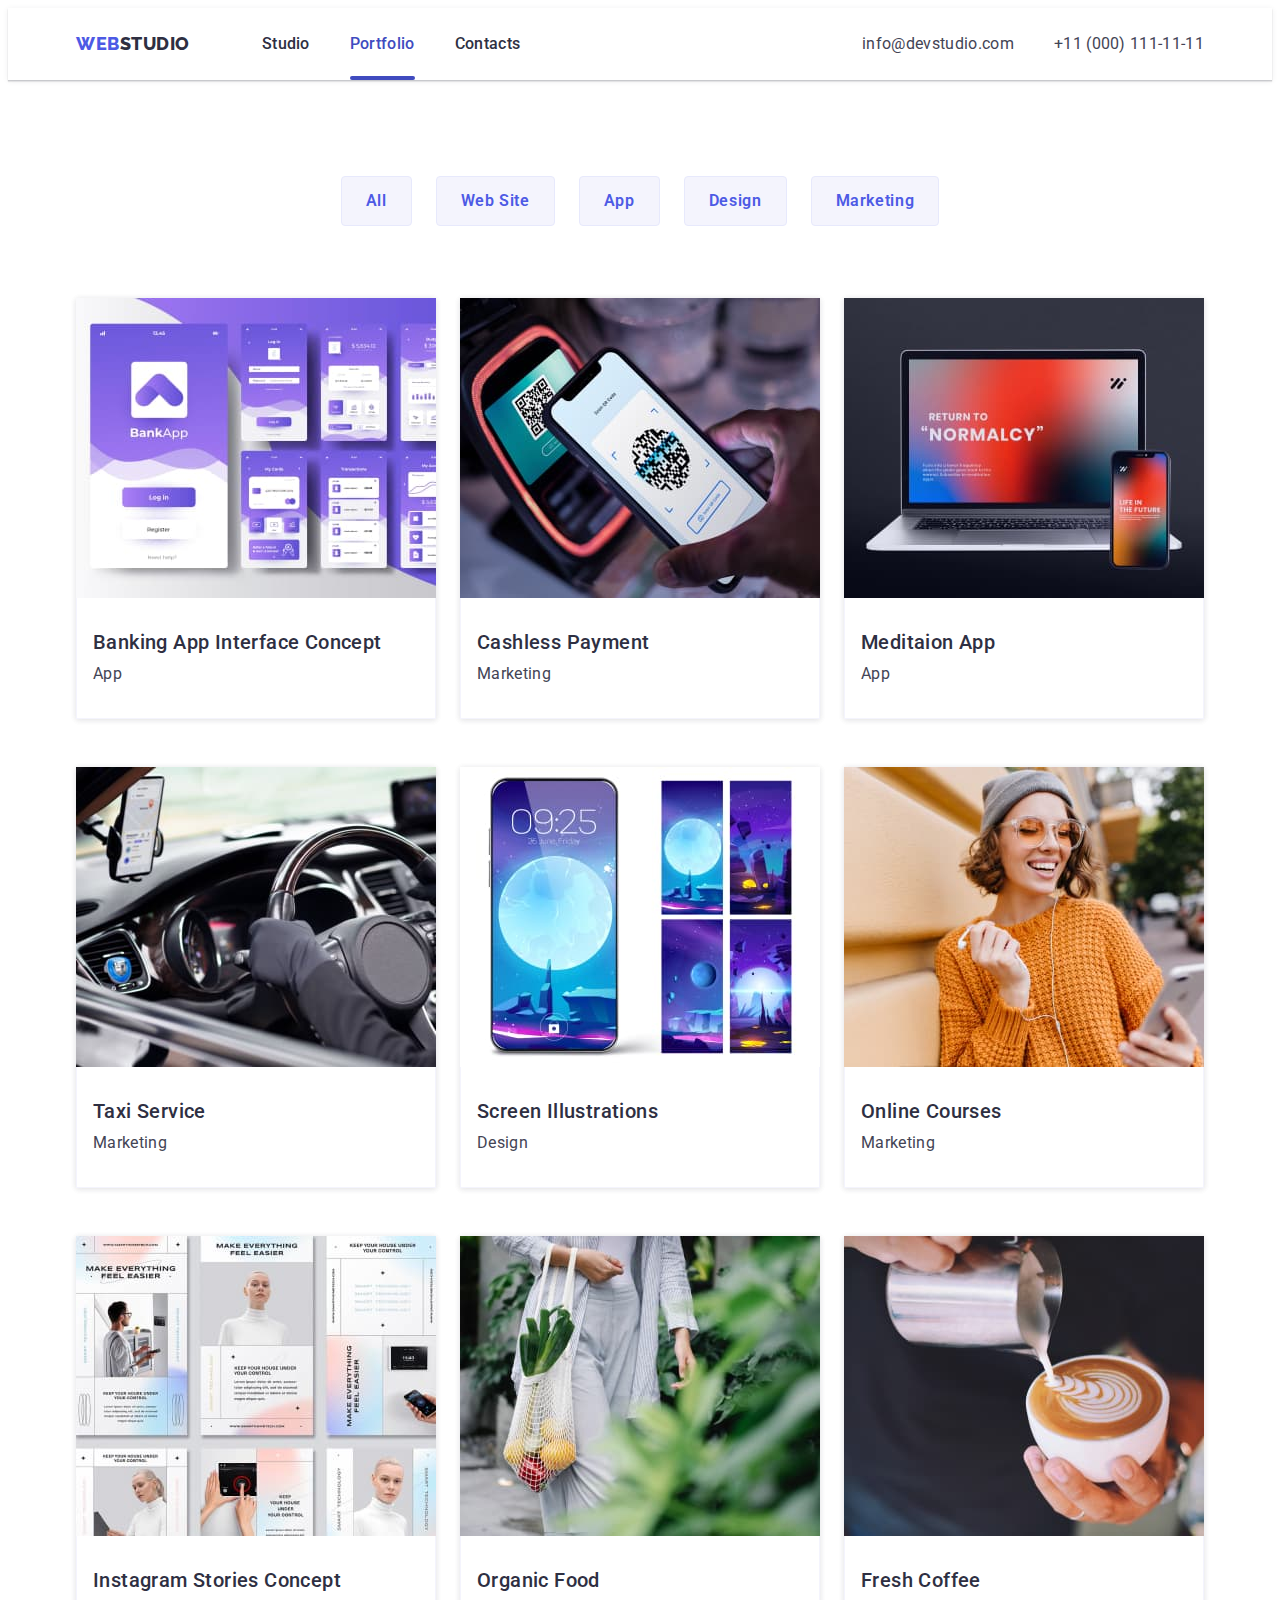
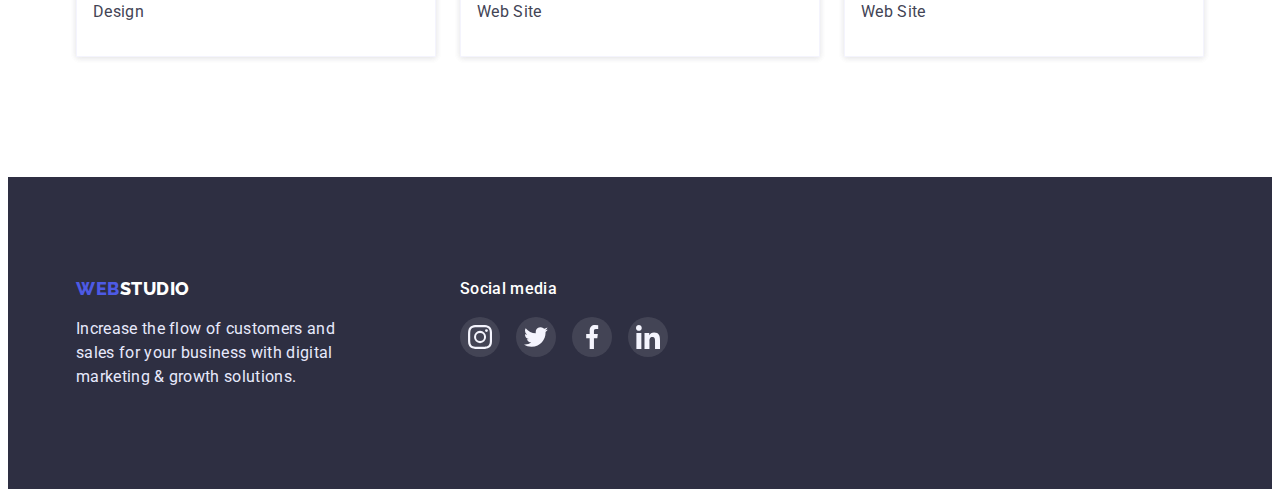
==== portfolio.html @ 4d185382 "hw6" ====
<!DOCTYPE html>
<html lang="en">
<head>
    <meta charset="UTF-8">
    <meta http-equiv="X-UA-Compatible" content="IE=edge">
    <meta name="viewport" content="width=device-width, initial-scale=1.0">
    <title>WebStudio</title>
    <link rel="preconnect" href="https://fonts.googleapis.com">
<link rel="preconnect" href="https://fonts.gstatic.com" crossorigin>
<link href="https://fonts.googleapis.com/css2?family=Raleway:wght@800&family=Roboto:wght@400;500;600;700&display=swap" rel="stylesheet">
<link rel="stylesheet" href="https://cdnjs.cloudflare.com/ajax/libs/modern-normalize/1.1.0/modern-normalize.min.css" integrity="sha512-wpPYUAdjBVSE4KJnH1VR1HeZfpl1ub8YT/NKx4PuQ5NmX2tKuGu6U/JRp5y+Y8XG2tV+wKQpNHVUX03MfMFn9Q==" crossorigin="anonymous" referrerpolicy="no-referrer" />    
<link rel="stylesheet" href="./css/styles.css" />
</head>
<body>
    <header class="header-shadow">
        <div class="container header-container">
            <nav class="headr-navigation">
            <a href="/index.html" class="header-logo-web">WEB<span class="header-logo-studio">STUDIO</span>
            </a>
            
            <ul class="menu">
                <li class="header-menu">
                    <a class="header-item" href="./index.html">Studio</a></li>
                <li class="header-menu">
                    <a class="header-item current" href="./portfolio.html">Portfolio</a></li>
                <li class="header-menu">
                    <a class="header-item" href="">Contacts</a></li>
            </ul>
             </nav>
           <ul class="header-contacts">
            <li class="header-menu">
                <a class="header-link" href="mailto:">info@devstudio.com</a></li>
            <li class="header-menu">
                <a class="header-link" href="tel:">+11 (000) 111-11-11</a></li>
             </ul>
        </div>
        
    </header>

           <main>
            <section class="portfolio-navigation">
                <div class="container">
                    <h1 class="visually-hidden">Portfolio</h1>
                    <ul class="main-navigation">
                        <li class="main-nav-list"><button class="btn" type="button">All</li>
                        <li class="main-nav-list"><button class="btn" type="button">Web Site</li>
                        <li class="main-nav-list"><button class="btn" type="button">App</li>
                        <li class="main-nav-list"><button class="btn" type="button">Design</li>
                        <li class="main-nav-list"><button class="btn" type="button">Marketing</li>
                    </ul>
                   <ul class="options-list">
                    <li class="option-item">
                        <a class="option-link" href="">
                        <div class="popup-wrap">
                            <img src="images/hw2img1.jpg" width="360" height="300" alt="Banking App Interface Concept"></img>
                            <p class="option-popup-text">14 Stylish and User-Friendly App Design Concepts · Task Manager App · Calorie Tracker App · Exotic Fruit Ecommerce App · Cloud Storage App</p>
                        </div>
                            <div class="pre-post">
                                <h3 class="pre-title">Banking App Interface Concept</h3>
                                    <p class="post-title">App</p>
                            </div>
                        </a>
                            
                    </li>
                    <li class="option-item">
                        <a class="option-link" href="">
                    <div class="popup-wrap">
                        <img src="images/hw2img2.jpg" width="360" height="300" alt="Cashless Payment"></img>
                        <p class="option-popup-text">14 Stylish and User-Friendly App Design Concepts · Task Manager App · Calorie Tracker App · Exotic Fruit Ecommerce App · Cloud Storage App</p>
                    </div>
                            <div class="pre-post">
                                <h3 class="pre-title">Cashless Payment</h3>
                                    <p class="post-title">Marketing</p>
                            </div>
                        </a>
                    </li>
                    <li class="option-item">
                        <a class="option-link" href="">
                            <div class="popup-wrap">
                    <img src="images/hw2img3.jpg" width="360" height="300" alt="Meditaion App"></img>
                    <p class="option-popup-text">14 Stylish and User-Friendly App Design Concepts · Task Manager App · Calorie Tracker App · Exotic Fruit Ecommerce App · Cloud Storage App</p>
                    </div>
                            <div class="pre-post">
                                <h3 class="pre-title">Meditaion App</h3>
                                    <p class="post-title">App</p>
                            </div>
                            </a>
                    </li>
                    <li class="option-item">
                        <a class="option-link" href="">
                            <div class="popup-wrap">
                        <img src="images/hw2img4.jpg" width="360" height="300" alt="Taxi Service"></img>
                        <p class="option-popup-text">14 Stylish and User-Friendly App Design Concepts · Task Manager App · Calorie Tracker App · Exotic Fruit Ecommerce App · Cloud Storage App</p>
                        </div>
                            <div class="pre-post">
                                <h3 class="pre-title">Taxi Service</h3>
                                    <p class="post-title">Marketing</p>
                            </div>
                        </a>
                    </li>
    
                    <li class="option-item">
                        <a class="option-link" href="">
                            <div class="popup-wrap">
                        <img src="images/hw2img5.jpg" width="360" height="300" alt="Screen Illustrations"></img>
                        <p class="option-popup-text">14 Stylish and User-Friendly App Design Concepts · Task Manager App · Calorie Tracker App · Exotic Fruit Ecommerce App · Cloud Storage App</p>
                        </div>
                            <div class="pre-post">
                                <h3 class="pre-title">Screen Illustrations</h3>
                                    <p class="post-title">Design</p>
                            </div>
                        </a>
                    </li>
    
                    <li class="option-item">
                        <a class="option-link" href="">
                            <div class="popup-wrap">
                        <img src="images/hw2img6.jpg" width="360" height="300" alt="Online Courses"></img>
                        <p class="option-popup-text">14 Stylish and User-Friendly App Design Concepts · Task Manager App · Calorie Tracker App · Exotic Fruit Ecommerce App · Cloud Storage App</p>
                        </div>
                            <div class="pre-post">
                                <h3 class="pre-title">Online Courses</h3>
                                    <p class="post-title">Marketing</p>
                            </div>
                        </a>
                    </li>
    
                    <li class="option-item">
                        <a class="option-link" href="">
                            <div class="popup-wrap">
                        <img src="images/hw2img7.jpg" width="360" height="300" alt="Instagram Stories Concept"></img>
                        <p class="option-popup-text">14 Stylish and User-Friendly App Design Concepts · Task Manager App · Calorie Tracker App · Exotic Fruit Ecommerce App · Cloud Storage App</p>
                        </div>
                            <div class="pre-post">
                                <h3 class="pre-title">Instagram Stories Concept</h3>
                                    <p class="post-title">Design</p>
                            </div>
                        </a>
                    </li>
    
                    <li class="option-item">
                        <a class="option-link" href="">
                            <div class="popup-wrap">
                        <img src="images/hw2img8.jpg" width="360" height="300" alt="Organic Food"></img>
                        <p class="option-popup-text">14 Stylish and User-Friendly App Design Concepts · Task Manager App · Calorie Tracker App · Exotic Fruit Ecommerce App · Cloud Storage App</p>
                        </div>
                            <div class="pre-post">
                                <h3 class="pre-title">Organic Food</h3>
                                    <p class="post-title">Web Site</p>
                            </div>
                        </a>
                    </li>
    
                    <li class="option-item">
                        <a class="option-link" href="">
                            <div class="popup-wrap">
                        <img src="images/hw2img9.jpg" width="360" height="300" alt="Fresh Coffee"></img>
                        <p class="option-popup-text">14 Stylish and User-Friendly App Design Concepts · Task Manager App · Calorie Tracker App · Exotic Fruit Ecommerce App · Cloud Storage App</p>
                        </div>
                            <div class="pre-post">
                                <h3 class="pre-title">Fresh Coffee</h3>
                                    <p class="post-title">Web Site</p>
                            </div>
                        </a>
                    </li>
                   </ul>
                </div>
                
            </section>
            </main>

            <footer class="footer">

                <div class="container footer-container">
                    <div>
                        <a href="/index.html" class="header-logo-web">WEB<span class="footer-logo-studio">STUDIO</span>
                        </a>
                        <p class="footer-text">
                            Increase the flow of customers and sales for your business with digital marketing & growth solutions.
                        </p>
                    </div>
                            <div>
                                <h3 class="social-title-footer">Social media</h3>
                                <ul class="social-list-footer">
                                    <li class="social-item-footer"><a href="" class="social-link-footer">
                                        <svg class="sociel-icon-footer" width="24px" height="24px">
                                            <use href="./images/icons.svg#icon-instagram-1"></use>
                                        </svg>
                                    </a></li>
                                    <li class="social-item-footer"><a href="" class="social-link-footer">
                                        <svg class="sociel-icon-footer" width="24px" height="24px">
                                            <use href="./images/icons.svg#icon-twitter-1"></use>
                                        </svg>
                                    </a></li>
                                    </a></li>
                                    <li class="social-item-footer"><a href="" class="social-link-footer">
                                        <svg class="sociel-icon-footer" width="24px" height="24px">
                                            <use href="./images/icons.svg#icon-facebook-1"></use>
                                        </svg>
                                    </a></li>
                                    </a></li>
                                    <li class="social-item-footer"><a href="" class="social-link-footer">
                                        <svg class="sociel-icon-footer" width="24px" height="24px">
                                            <use href="./images/icons.svg#icon-linkedin-1"></use>
                                        </svg>
                                    </a></li>
                                    </a></li>
                                </ul>
                            </div>
                        </section>
            </footer>
            </div>
        </body>
        </html>
        </body>
        </html>
---- css/styles.css ----
:root {
    --background-body: #ffffff;
    --navy-blue-text: #2E2F42;
    --font-family: 'Roboto', sans-serif;
    --background-hiro: #2E2F42; 
    --white-text: #ffffff; 
    --background-cloud: #F4F4FD;
    --post-title: #434455;
    --footer-text: #E7E9FC;
    --order-service: #4D5AE5;
    --logo-web: #4D5AE5;
    --footer-logo-studio: #ffffff;

}
*,
*::before,
*::after {
  box-sizing: border-box;
}
p, h1, h2, h3, h4, h5, h6 {
    margin: 0;
}
img {
    display: block;
    max-width: 100%;
}
ul, ol {
    margin: 0;
    padding-left: 0;
}
/* Остальной код */
body {
    background-color: var(--background-body);
    font-family: 'Roboto', sans-serif;
}
.headr-navigation {
    display: flex;
    align-items: center;
}
header {
}
.header-shadow {
    
    box-shadow: 0px 2px 1px rgba(46, 47, 66, 0.08), 0px 1px 1px rgba(46, 47, 66, 0.16), 0px 1px 6px rgba(46, 47, 66, 0.08);

}
.header > .container {
    display: flex;
}
.header-menu:not(:last-child) {
    margin-right: 40px;
}
.header-menu {
    display: flex;
}
.header-contacts {
    display: flex;
    margin-left: auto;
}
.page-header-container {
    display: flex;
}

.footer-logo-web {
    text-decoration: none;
    font-family: 'Raleway', sans-serif;
    font-weight: 800;
    font-size: 18px;
    line-height: 1.33;
    letter-spacing: 0.03em;
    color: var(--logo-web);
}

.menu {
    display: flex;
    margin-left: 72px;
}
.contacts {
    
}

.header-logo-web {
font-family: 'Raleway', sans-serif;
font-weight: 800;
font-size: 18px;
line-height: 1.33;
letter-spacing: 0.03em;
color: var(--logo-web);
display: block;
}

.footer-logo-studio {
    text-decoration: none;
    font-family: 'Raleway', sans-serif;
    font-weight: 800;
    color: var(--footer-logo-studio); 
}
.header-logo-studio {
color: var(--navy-blue-text);
}

.order-service {
    width: 170px;
height: 51px;
    font-family: inherit;
    background-color: var(--order-service);
    color: var(--white-text);
font-style: normal;
font-weight: 500;
font-size: 16px;
line-height: 1.18;
letter-spacing: 0.04em;
cursor: pointer;
margin-top: 48px;
display: inline-block;
box-shadow: 0px 4px 4px rgba(0, 0, 0, 0.15);
border-radius: 4px;
border-color: transparent;
transition: background-color 250ms cubic-bezier(0.4, 0, 0.2, 1);
}
.order-service:hover {
    background-color: #404BBF;
    box-shadow: 0px 4px 4px rgba(0, 0, 0, 0.15);
}
.order-service:focus {
    background-color: #404BBF;
    box-shadow: 0px 4px 4px rgba(0, 0, 0, 0.15);
    outline: transparent;
}
.hiro-section {
    width: 1440px;
    background-color: var(--background-hiro);
    padding-top: 188px;
    padding-bottom: 188px;
    text-align: center;  
    background-image: linear-gradient(rgba(46, 47, 66, 0.7), rgba(46, 47, 66, 0.7)), url(../images/people-office\ 1\ \(1\).jpg);
    background-repeat: no-repeat;
    background-position: center;
    background-size: cover;
    margin: auto;
}

.hiro {
    color: var(--white-text);
    font-size: 56px;
    line-height: 1.07;
    margin-bottom: 48px;
width: 492px;
height: 120px;
   text-align: center;
   margin: auto;
        
    }
.footer-container {
    display: flex;
    gap: 120px;

}

.footer-logo {
    display: flex;
}

footer {
    background-color: #2E2F42;
    color: var(--white-text);

}
.footer {
    padding-bottom: 100px;
    padding-top: 100px;
}
.social-title-footer {
    font-weight: 500;
font-size: 16px;
line-height: 1.5;
letter-spacing: 0.02em;
color: var(--white-text);
text-align: center;
margin-bottom: 16px;
text-align: justify;
}

.social-list-footer {
    display: flex;
    justify-content: center;
    gap: 16px;
}
.social-item-footer {
    width: 40px;
    height: 40px;
}
.social-link-footer {
    width: 100%;
    height: 100%;
    background: rgba(255, 255, 255, 0.1);;
    border-radius: 50%;
    display: flex;
    align-items: center;
    justify-content: center;
    transition: background-color 250ms cubic-bezier(0.4, 0, 0.2, 1);
}
.social-link-footer:hover {
    background-color: #31D0AA;
}
.social-link-footer:focus {
    background-color: #31D0AA;
    outline-color: transparent;
}
.social-icon-footer {
    fill: #F4F4FD;
}

.team {
    padding-top: 120px;
    padding-bottom: 120px;
}
.our-team {
background-color: #F4F4FD;
text-align: center;

}
.header-item {

    font-weight: 500;
    font-size: 16px;
    line-height: 1.5;
    letter-spacing: 0.02em;
    color: var(--navy-blue-text);
    list-style-type: none;
    display: block;
    padding-top: 24px;
    padding-bottom: 24px;
    position: relative;
    transition: color 250ms cubic-bezier(0.4, 0, 0.2, 1);
}
.header-item.current::after {
    content: '';
    display: block;
    width: 100%;
    height: 4px;
    background-color: #404BBF;
    position: absolute;
    left: 0;
    bottom: 0;
    border-radius: 2px;
}
.header-item.current {
color: #404BBF;
}

.header-item:hover {
    text-decoration: none;
    color: #404BBF;
    border-color: transparent;
}

.header-item:focus {
    text-decoration: none;
    color: #404BBF;
    border-color: transparent;
    outline: transparent;
}

.header-link:focus {
    color: #4D5AE5;
    text-decoration: none;
    outline: transparent;
}
.header-link:hover {
    color: #4D5AE5;
    text-decoration: none;
    border: transparent;
}
.header-contacts {
    display: flex;
   
}
.header-container {
    display: flex;
}
.header-link {
font-weight: 400;
font-size: 16px;
line-height: 1.5;
letter-spacing: 0.02em;
color: var(--post-title);
text-decoration: none;
display: block;
padding-top: 24px;
padding-bottom: 24px;
transition: color 250ms cubic-bezier(0.4, 0, 0.2, 1);
}

.contacts {
    color: var(--post-title);
    list-style-type: none;
    font-size: 16px;
    font-family: 'Helvetica Neue', 'Roboto', 'Verdana', 'Tahoma', sans-serif;
}
.img-positioning {
    list-style-type: none; 
    
}

.img-positioning-our-team {
    list-style-type: none;
    background-color: #ffffff;
    padding-bottom: 32px;
    box-shadow: 0px 1px 6px rgba(46, 47, 66, 0.08), 0px 1px 1px rgba(46, 47, 66, 0.16), 0px 2px 1px rgba(46, 47, 66, 0.08);
border-radius: 0px 0px 4px 4px;
    
} 
.skills {
    display: flex;

}
.skills-container {
    padding-top: 120px;
    padding-bottom: 120px;
}
.skils-list:last-child{
    margin: 0;
}
.skils-text {

    font-weight: 400;
    font-size: 16px;
    line-height: 1.5;
    letter-spacing: 0.02em;
    color: var(--post-title);
}

.skils-list {
    list-style-type: none;
    margin-right: 24px;
    flex-basis: calc((100% - 3 * 24px) / 4);
}
.skils-list::before {
    display: block;
    content: '';
    height: 112px;
    background-color: #F4F4FD;
    background-size: auto;
    background-repeat: no-repeat;
    background-position: center;
    margin-bottom: 8px;
    border-radius: 4px;
}
.icon-antenna::before {
    background-image: url(../images/antenna\ 1.png);
}
.icon-clock::before {
    background-image: url(../images/clock\ 1.png);
}
.icon-diagram::before {
    background-image: url(../images/diagram\ 1.png);
}
.icon-astronaut::before {
    background-image: url(../images/astronaut\ 1.png);
}

.skils-title {
font-weight: 700;
font-size: 20px;
line-height: 1.2;
letter-spacing: 0.02em;
color: var(--navy-blue-text);
list-style-type: none;
margin-bottom: 8px;
}
.options {
    padding-bottom: 120px;
}
.options-img {
    display: flex;
    gap: 24px;
    margin-top: 72px;
}
.options-title {
font-weight: 700;
font-size: 36px;
line-height: 1.1;
letter-spacing: 0.02em;
color: var(--navy-blue-text);
margin-bottom: 72px;
text-align: center;
   margin: auto;
}
.our-team-img {
    display: flex;
    gap: 24px;
}
.our-team-title {
font-weight: 700;
font-size: 36px;
line-height: 1.1;
letter-spacing: 0.02em;
color: var(--navy-blue-text);
text-align: center;
   margin: auto;
   margin-bottom: 72px;
}
.our-team-pre-title {


    font-weight: 700;
    font-size: 20px;
    line-height: 1.2;
    letter-spacing: 0.02em;
    color: var(--navy-blue-text);
    margin-top: 32px;
}
.our-team-post-title {


    font-weight: 400;
    font-size: 16px;
    line-height: 1.5;
    letter-spacing: 0.02em;
    color: var(--post-title-slate);
    margin-top: 8px;
    margin-bottom: 8px;
    
}
.footer-text {
font-weight: 400;
font-size: 16px;
line-height: 1.5;
letter-spacing: 0.02em;
color: var(--footer-text);
width: 264px;
height: 72px;
margin-top: 16px;

}
.visually-hidden {
    position: absolute;
    width: 1px;
    height: 1px;
    margin: -1px;
    border: 0;
    padding: 0;
    
    white-space: nowrap;
    clip-path: inset(100%);
    clip: rect(0 0 0 0);
    overflow: hidden;
  }
  .header-container {
    display: flex;
  }
  .container {
    width: 1158px;
    padding-left: 15px;
    padding-right: 15px;
    margin: 0 auto;
  }
/*----------------------------Customers-----------------------------------*/

  /* .customers {
padding-top: 130px;
padding-bottom: 120px;


  }
  .customers-title {
    font-weight: 700;
    font-size: 36px;
    line-height: 1.1;
    letter-spacing: 0.02em;
    color: var(--navy-blue-text);
    margin-bottom: 72px;
    text-align: center;
    
  }

  .customers-list {
    display: flex;
    gap: 24px;
}
.customers-item {
    
    width: 168px;
    height: 88px;
    fill: #ffffff;
}
.customers-icon {
    fill: #8e8f99;
    padding-top: 16px;
    padding-left: 32px;
}

.customers-icon:hover {
    fill: #404BBF;
}
.customers-icon:focus {
    fill: #404BBF;
}
.customers-link {
    width: 100%;
    height: 100%;
    border: 1px solid #8E8F99;
    border-radius: 4px;
    display: flex;
    justify-content: center;
}
.customers-link:hover {
    border-color: #404BBF;
}
.customers-link:focus {
    outline-color: #404BBF;
} */

.customers {
    padding-top: 130px;
    padding-bottom: 120px;
}

.customers-title {
    font-weight: 700;
    font-size: 36px;
    line-height: 1.1;
    letter-spacing: 0.02em;
    color: var(--navy-blue-text);
    margin-bottom: 72px;
    text-align: center;
}

.customers-list {
    display: flex;
    gap: 24px;
    justify-content: center;
}
.list {
}
.customers-item {
    flex-basis: calc((100% - 5 * 24px) / 6);
}
.customers-link {
    display: flex;
    align-items: center;
    justify-content: center;
    border: 1px solid #8E8F99;
    border-radius: 4px;
    height: 88px;
    transition: border-color 250ms cubic-bezier(0.4, 0, 0.2, 1);;
}

.customers-link:hover {
    border-color: #404BBF;
}
.customers-link:hover .customers-icon {
    fill: #404BBF;
}
.customers-link:focus {
    outline-color: #404BBF;
}
.customers-link:focus .customers-icon {
    fill: #404BBF;
}
.customers-icon {
    fill: #8e8f99;
    width: 104px;
    height: 56px;
    transition: fill 250ms cubic-bezier(0.4, 0, 0.2, 1);;
}

.customers-icon:hover {
    fill: #404BBF;
}
.customers-icon:focus {
    fill: #404BBF;
}
.social-list {
    display: flex;
    justify-content: center;
    gap: 24px;
}
.social-item {
    width: 40px;
    height: 40px;
}
.social-link {
    width: 100%;
    height: 100%;
    background-color: #4D5AE5;
    border-radius: 50%;
    display: flex;
    align-items: center;
    justify-content: center;
    transition: background-color 250ms cubic-bezier(0.4, 0, 0.2, 1);
}

.social-icon {
    fill: #F4F4FD;
}
.social-link:hover {
    background-color: #404BBF;
}
.social-link:focus {
    background-color: #404BBF;
    outline-color: #404BBF;
}


/*-----------------------------PORTFOLIO-------------------------------*/

.main-navigation {
    list-style-type: none;
    display: flex;
    
    justify-content: center;
    align-items: center;
    margin: auto;
    gap: 24px;
}
.portfolio-navigation {
    padding-top: 96px;
    padding-bottom: 120px;
}



.options-list {
display: flex;
flex-wrap: wrap;
column-gap: 24px;
row-gap: 48px;
margin-top: 72px;
}
.option-item {
    list-style-type: none;
    box-shadow: 0px 1px 6px rgba(46, 47, 66, 0.08);
    position: relative;
}
.popup-wrap {
    position: relative;
    overflow: hidden;
}
.option-link {
    display: block;
    box-shadow: 0px 1px 6px rgba(46, 47, 66, 0.08);
    transition: box-shadow 250ms cubic-bezier(0.4, 0, 0.2, 1);
}

.option-link:hover {
    box-shadow: 0px 1px 6px rgba(46, 47, 66, 0.08), 0px 1px 1px rgba(46, 47, 66, 0.16), 0px 2px 1px rgba(46, 47, 66, 0.08);
}
.option-link:hover .option-popup-text {
    box-shadow: 0px 1px 6px rgba(46, 47, 66, 0.08), 0px 1px 1px rgba(46, 47, 66, 0.16), 0px 2px 1px rgba(46, 47, 66, 0.08);
    transform: translateY(0%);
}

.option-link:focus {
    box-shadow: 0px 1px 6px rgba(46, 47, 66, 0.08), 0px 1px 1px rgba(46, 47, 66, 0.16), 0px 2px 1px rgba(46, 47, 66, 0.08);
    outline: transparent;
}
.option-link:focus .option-popup-text {
    box-shadow: 0px 1px 6px rgba(46, 47, 66, 0.08), 0px 1px 1px rgba(46, 47, 66, 0.16), 0px 2px 1px rgba(46, 47, 66, 0.08);
    outline-color: transparent;
    transform: translateY(0%);
}
.option-popup-text {
    position: absolute;
    top: 0;
    font-weight: 400;
font-size: 16px;
line-height: 1.5;
letter-spacing: 0.02em;
color: var(--footer-text);
padding: 40px 32px 164px 32px;
background-color: rgb(77, 90, 229);
height: 100%;
transform: translateY(100%);
transition: transform 250ms cubic-bezier(0.4, 0, 0.2, 1);
}
.pre-post {
    padding-top: 32px;
    padding-right: 16px;
    padding-bottom: 32px;
    padding-left: 16px;
    border-right: 0.5px solid #F4F4FD;
    border-bottom:  0.5px solid #F4F4FD;
    border-left:  0.5px solid #F4F4FD;
}
.pre-title {
}
.post-title {
    margin-top: 8px;
}
.btn {
    font-family: inherit;
font-weight: 600;
font-size: 16px;
line-height: 1.5;
letter-spacing: 0.04em;
line-height: 24px;
    background-color: #F4F4FD;
    cursor: pointer;
    color: #4D5AE5;
    padding: 12px 24px 12px 24px;
    display: flex;
    border: 1px solid #E7E9FC;
    border-radius: 4px;
    justify-content: center;
    align-items: center;
    transition: background-color 250ms cubic-bezier(0.4, 0, 0.2, 1), color 250ms cubic-bezier(0.4, 0, 0.2, 1), box-shadow 250ms cubic-bezier(0.4, 0, 0.2, 1), border-color 250ms cubic-bezier(0.4, 0, 0.2, 1);
}

.btn:hover {
    background-color: #4D5AE5;
    color: #ffffff;
    box-shadow: 0px 1px 6px rgba(46, 47, 66, 0.08), 0px 1px 1px rgba(46, 47, 66, 0.16), 0px 2px 1px rgba(46, 47, 66, 0.08);
border-color: transparent;
  }
  .btn:focus {
    background-color: #4D5AE5;
    color: #ffffff;
    box-shadow: 0px 1px 6px rgba(46, 47, 66, 0.08), 0px 1px 1px rgba(46, 47, 66, 0.16), 0px 2px 1px rgba(46, 47, 66, 0.08);
outline: transparent;
border-color: transparent;
  }

a {
    text-decoration: none;  
    
  }
  a:hover {
  }
  
  a:active {
    text-decoration: none;
  }
 
.pre-title {
font-weight: 500;
font-size: 20px;
line-height: 1.2;
letter-spacing: 0.02em;
color: var(--navy-blue-text);

}
.post-title {
font-weight: 400;
font-size: 16px;
line-height: 1.5;
letter-spacing: 0.02em;
color: var(--post-title);
}

ul {
    list-style-type: none;
}
/*---------------backdrop--------------*/
.backdrop {
    position: fixed;
    top: 0;
    width: 100%;
    height: 100%;
    background-color: rgba(46, 47, 66, 0.4);
    transition: opacity 250ms linear, visibility 250ms linear;

}

.backdrop.is-hidden .modal {
    transform: translate(-50%, -50%) scale(0);
}
.modal {
    position: absolute;
    top: 50%;
    left: 50%;
    width: 408px;
    min-height: 576px;
    background-color: #FCFCFC;
    border-radius: 4px;
    transform: translate(-50%, -50%) scale(1);
    transition: transform 250ms;
    display: block;
    padding: 24px;
}

.modal-close {
    /* position: absolute;
    right: 24px;
    top: 24px; */
    width: 24px;
    height: 24px;
    background-color: #E7E9FC;
    border-radius: 50%;
    border: none;
    cursor: pointer;
    display: flex;
    align-items: center;
    justify-content: center;
    transition: background-color 250ms cubic-bezier(0.4, 0, 0.2, 1), fill 250ms cubic-bezier(0.4, 0, 0.2, 1);
    margin-left: auto;
}
.modal-close:hover {
    background-color: #404BBF;
    fill: #ffffff;
}

.is-hidden {
    opacity: 0;
    visibility: hidden;
    pointer-events: none;
}
.modal-title {

}
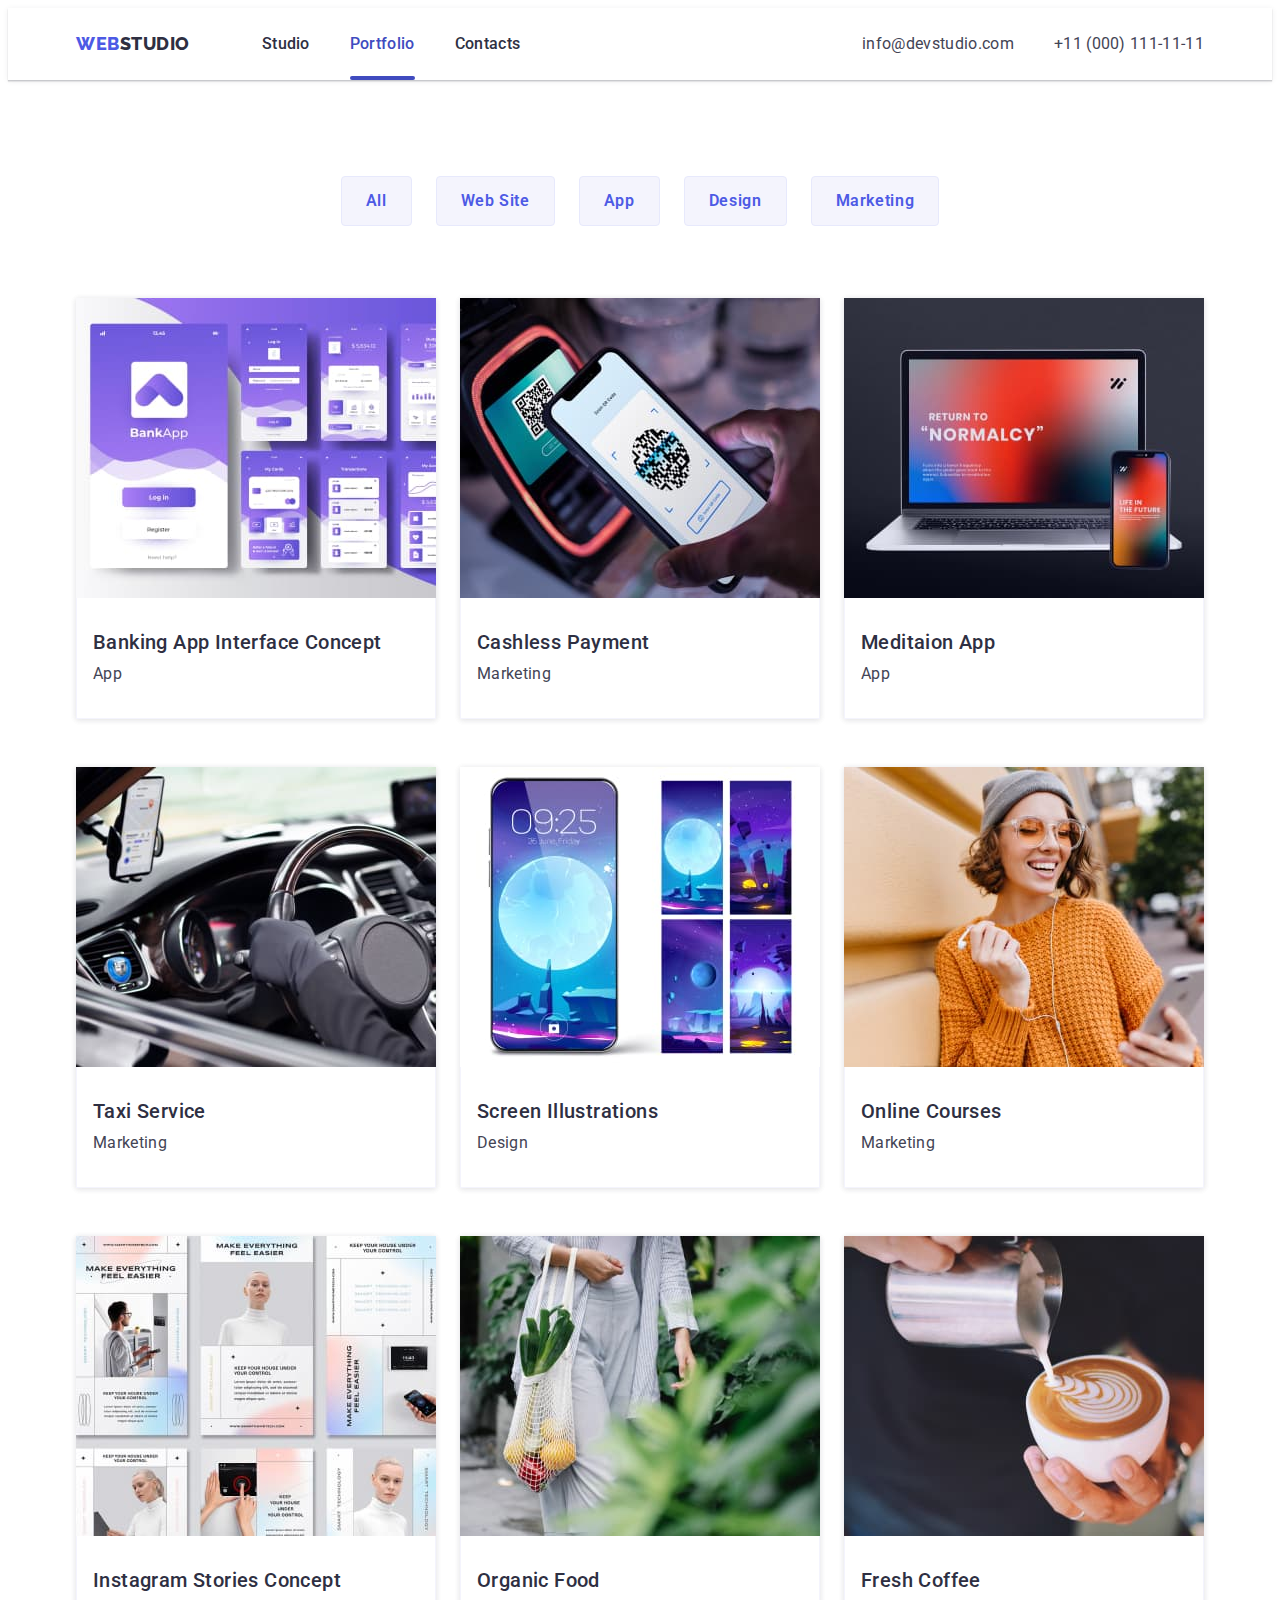
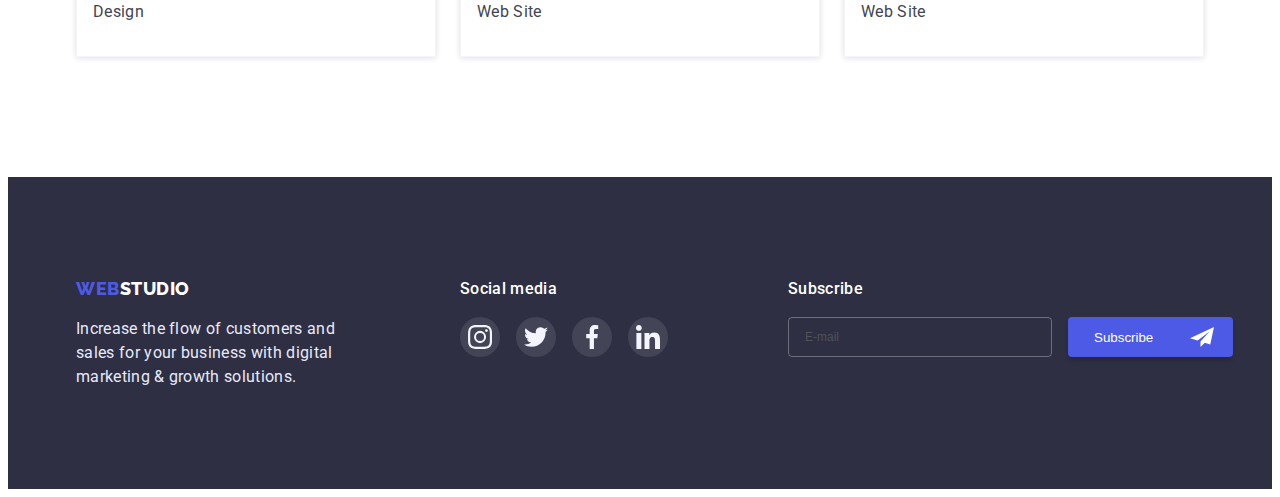
==== commit 1bd2d514: "footer subscribe" ====
--- a/portfolio.html
+++ b/portfolio.html
@@ -192,20 +192,33 @@
                                             <use href="./images/icons.svg#icon-twitter-1"></use>
                                         </svg>
                                     </a></li>
-                                    </a></li>
+                                    
                                     <li class="social-item-footer"><a href="" class="social-link-footer">
                                         <svg class="sociel-icon-footer" width="24px" height="24px">
                                             <use href="./images/icons.svg#icon-facebook-1"></use>
                                         </svg>
                                     </a></li>
-                                    </a></li>
+                                    
                                     <li class="social-item-footer"><a href="" class="social-link-footer">
                                         <svg class="sociel-icon-footer" width="24px" height="24px">
                                             <use href="./images/icons.svg#icon-linkedin-1"></use>
                                         </svg>
                                     </a></li>
-                                    </a></li>
+                                    
                                 </ul>
+                            </div>
+                            <div>
+                                <p class="subscribe-title">Subscribe</p>
+                                <form class="subscribe-form">
+                                    <input 
+                                    type="text"
+                                    class="subscribe-input"
+                                    name="subscribe-email"
+                                    placeholder="E-mail">
+                                    <button type="submit" class="btn-subscribe">Subscribe <svg class="paper-plane-icon" width="24" height="24">
+                                        <use href="./images/icons.svg#icon-paper-plane"></use>
+                                    </svg></button>
+                                </form>
                             </div>
                         </section>
             </footer>
--- a/css/styles.css
+++ b/css/styles.css
@@ -211,15 +211,149 @@
     fill: #F4F4FD;
 }
 
+.subscribe-title {
+    font-weight: 500;
+    font-size: 16px;
+    line-height: 1.5;
+    letter-spacing: 0.02em;
+    color: var(--white-text);
+}
+.subscribe-form {
+    display: flex;
+    align-items: center;
+}
+
+.btn-subscribe {
+    display: flex;
+    align-items: center;
+    width: 165px;
+    height: 40px;
+    background-color: #4D5AE5;
+    color: #ffffff;
+    border-radius: 4px;
+    border-color: transparent;
+    transition: background-color 250ms cubic-bezier(0.4, 0, 0.2, 1);
+    padding: 8px 64px 8px 24px;  
+    margin-top: 16px;
+    box-shadow: 0px 4px 4px rgba(0, 0, 0, 0.15);
+    cursor: pointer;
+}
+
+.btn-subscribe:hover {
+    background-color: #404BBF;
+    box-shadow: 0px 4px 4px rgba(0, 0, 0, 0.15);
+}
+.btn-subscribe:focus {
+    background-color: #404BBF;
+    box-shadow: 0px 4px 4px rgba(0, 0, 0, 0.15);
+    outline: transparent;
+}
+
+.subscribe-input {
+    height: 40px;
+    width: 264px;
+    font-weight: 400;
+    font-size: 12px;
+    line-height: 2em;
+    border-radius: 4px;
+    padding-top: 8px;
+    padding-left: 16px;
+    padding-bottom: 8px;
+    border: 1px solid rgba(255, 255, 255, 0.3);
+    background-color: transparent;
+    margin-top: 16px;
+    margin-right: 16px;
+    color: #ffffff;
+    transition: border-color 250ms cubic-bezier(0.4, 0, 0.2, 1);
+}
+
+.subscribe-input:hover {
+    border-color: #4D5AE5;
+}
+
+.subscribe-input:focus{
+    border-color: #4D5AE5;
+    outline: transparent;
+}
+
+.paper-plane-icon {
+    position: absolute;
+    transform: translateX(400%);
+    fill: #ffffff;
+}
+
+/* .subscribe {
+    font-weight: 500;
+    font-size: 16px;
+    line-height: 1.5;
+    letter-spacing: 0.02em;
+    color: var(--white-text);
+    text-align: center;
+    margin-bottom: 16px;
+    text-align: justify;
+}
+.subscribe-input {
+    height: 40px;
+    width: 264px;
+    font-weight: 400;
+    font-size: 12px;
+    line-height: 2em;
+    border-radius: 4px;
+    padding-top: 8px;
+    padding-left: 16px;
+    padding-bottom: 8px;
+    border: 1px solid rgba(255, 255, 255, 0.3);
+    background-color: transparent;
+    margin-top: 16px;
+    margin-right: 16px;
+    color: #ffffff;
+    transition: border-color 250ms cubic-bezier(0.4, 0, 0.2, 1);
+
+}
+
+.subscribe-input:hover {
+    border-color: #4D5AE5;
+}
+
+.subscribe-input:focus{
+    border-color: #4D5AE5;
+    outline: transparent;
+}
+.subscribe-wrepper {
+    position: relative;  
+}
+
+.btn-subscribe:hover {
+    background-color: #404BBF;
+    box-shadow: 0px 4px 4px rgba(0, 0, 0, 0.15);
+}
+.btn-subscribe:focus {
+    background-color: #404BBF;
+    box-shadow: 0px 4px 4px rgba(0, 0, 0, 0.15);
+    outline: transparent;
+}
+
+.btn-submit-wrap {
+    
+    
+}
+.paper-plane-icon {
+    position: absolute;
+    top: 100%;
+    right: -50%;
+    transform: translate(0%, -130%);
+    fill: #ffffff;
+} */
+
+
+
 .team {
     padding-top: 120px;
     padding-bottom: 120px;
-}
-.our-team {
-background-color: #F4F4FD;
+    background-color: #F4F4FD;
 text-align: center;
-
-}
+}
+
 .header-item {
 
     font-weight: 500;
@@ -778,12 +912,13 @@
     transition: transform 250ms;
     display: block;
     padding: 24px;
+    padding-top: 72px;
 }
 
 .modal-close {
-    /* position: absolute;
+    position: absolute;
     right: 24px;
-    top: 24px; */
+    top: 24px;
     width: 24px;
     height: 24px;
     background-color: #E7E9FC;
@@ -794,11 +929,15 @@
     align-items: center;
     justify-content: center;
     transition: background-color 250ms cubic-bezier(0.4, 0, 0.2, 1), fill 250ms cubic-bezier(0.4, 0, 0.2, 1);
-    margin-left: auto;
 }
 .modal-close:hover {
     background-color: #404BBF;
     fill: #ffffff;
+}
+.modal-close:focus {
+    background-color: #404BBF;
+    fill: #ffffff;
+    outline: transparent;
 }
 
 .is-hidden {
@@ -807,5 +946,212 @@
     pointer-events: none;
 }
 .modal-title {
-
+font-size: 16px;
+font-weight: 500;
+color: #2E2F42;
+text-align: center;
+line-height: 1.5;
+margin-bottom: 14px;
+letter-spacing: 0.02em;
+}
+
+.modal-input {
+    width: 100%;
+    height: 40px;
+    padding-left: 38px;
+    padding-top: 11px;
+    padding-bottom: 11px;
+    background-color: transparent;
+    border-radius: 4px;
+    border: 1px solid rgba(33, 33, 33, 0.2);
+    transition: border 250ms cubic-bezier(0.4, 0, 0.2, 1);
+}
+.modal-input:focus {
+    border: 1px solid #4D5AE5;
+border-radius: 4px;
+outline: transparent;
+}
+
+.modal-input:hover {
+    border: 1px solid #4D5AE5;
+border-radius: 4px;
+outline: transparent;
+cursor: pointer;
+}
+.modal-input:hover + .input-icon {
+    fill: #4D5AE5;
+}
+
+.modal-input:focus {
+    border: 1px solid #4D5AE5;
+border-radius: 4px;
+outline: transparent;
+cursor: pointer;
+}
+.modal-input:focus + .input-icon {
+    fill: #4D5AE5;
+}
+
+.input-label {
+    display: block;
+    margin-top: 8px;
+}
+.input-text {
+    display: block;
+    font-size: 12px;
+    font-weight: 400;
+    line-height: 1.16;
+    color: #8E8F99;
+    letter-spacing: 0.01em;
+    margin-bottom: 4px;
+}
+
+.input-icon {
+position: absolute;
+top: 50%;
+left: 19px;
+transform: translateY(-50%);
+transition: fill 250ms cubic-bezier(0.4, 0, 0.2, 1);
+}
+
+.input-wrapper {
+    position: relative;
+}
+
+.btn-send-wrap {
+    display: flex;
+    justify-content: center;
+}
+
+.btn-send {
+    width: 169px;
+    height: 56px;
+    background-color: var(--order-service);
+    color: var(--white-text);
+    border-radius: 4px;
+    box-shadow: 0px 4px 4px rgba(0, 0, 0, 0.15);
+border-color: transparent;
+transition: background-color 250ms cubic-bezier(0.4, 0, 0.2, 1);
+}
+.btn-send:hover {
+    background-color: #404BBF;
+    box-shadow: 0px 4px 4px rgba(0, 0, 0, 0.15);
+    cursor: pointer;
+}
+.btn-send:focus {
+    background-color: #404BBF;
+    box-shadow: 0px 4px 4px rgba(0, 0, 0, 0.15);
+    outline: transparent;
+}
+.comment {
+    display: block;
+    width: 100%;
+    height: 120px;
+    background-color: transparent;
+    border-radius: 4px;
+    border: 1px solid rgba(33, 33, 33, 0.2);
+    margin-bottom: 16px;
+    resize: none;
+    transition: border 250ms cubic-bezier(0.4, 0, 0.2, 1);
+}
+.modal-comment {
+    display: block;
+    font-size: 12px;
+    font-weight: 400;
+    line-height: 1.16;
+    color: #8E8F99;
+    letter-spacing: 0.01em;
+    margin-top: 8px;
+    margin-bottom: 4px; 
+}
+
+.comment:focus {
+    border: 1px solid #4D5AE5;
+border-radius: 4px;
+outline: transparent;
+}
+.comment:hover {
+    border: 1px solid #4D5AE5;
+border-radius: 4px;
+outline: transparent;
+cursor: pointer;
+}
+textarea {
+    padding: 8px 16px 8px 16px;
+    font-size: 12px;
+    font-weight: 400;
+    line-height: 1.16;
+    color: #1c1c1d;
+    letter-spacing: 0.01em;
+}
+::placeholder {
+    color: rgba(117, 117, 117, 0.5);
+    
+}
+
+.check-text {
+    display: flex;
+    font-size: 12px;
+    font-weight: 400;
+    line-height: 1.33em;
+    letter-spacing: 4%;
+    color: #757575;
+    align-items: center;
+}
+
+.check-privacy {
+    margin-bottom: 24px;
+}
+
+.checked-text-box {
+    display: flex;
+    align-items: center;
+    justify-content: center;
+    width: 16px;
+    height: 16px;
+    border-radius: 2px;
+    border: 1.25px solid #000000;
+    margin-right: 7px;
+    cursor: pointer;  
+    transition: background-color 250ms cubic-bezier(0.4, 0, 0.2, 1);
+}
+.checked-icon {
+    fill: #FCFCFC;
+}
+
+.checked-icon:focus {
+    fill: #FCFCFC;
+}
+
+.checked-text-box:focus {
+    border: 1.25px solid #4D5AE5;
+}
+
+
+.input-check:checked + .check-text span {
+    border: none;
+    background-color: #404BBF;
+}
+.input-check:focus + .check-text span {
+    border: 1.25px solid #4D5AE5;
+}
+
+.input-check:hover + .check-text span {
+    border: 1.25px solid #4D5AE5;
+}
+
+.privacy-policy {
+    text-decoration: underline;
+    color: #404BBF;
+    display: inline-block;
+    margin-left: 3px;
+}
+
+.privacy-policy:hover {
+    color: #4D5AE5;
+}
+
+.privacy-policy:focus {
+    color: #4D5AE5;
+    outline: transparent;
 }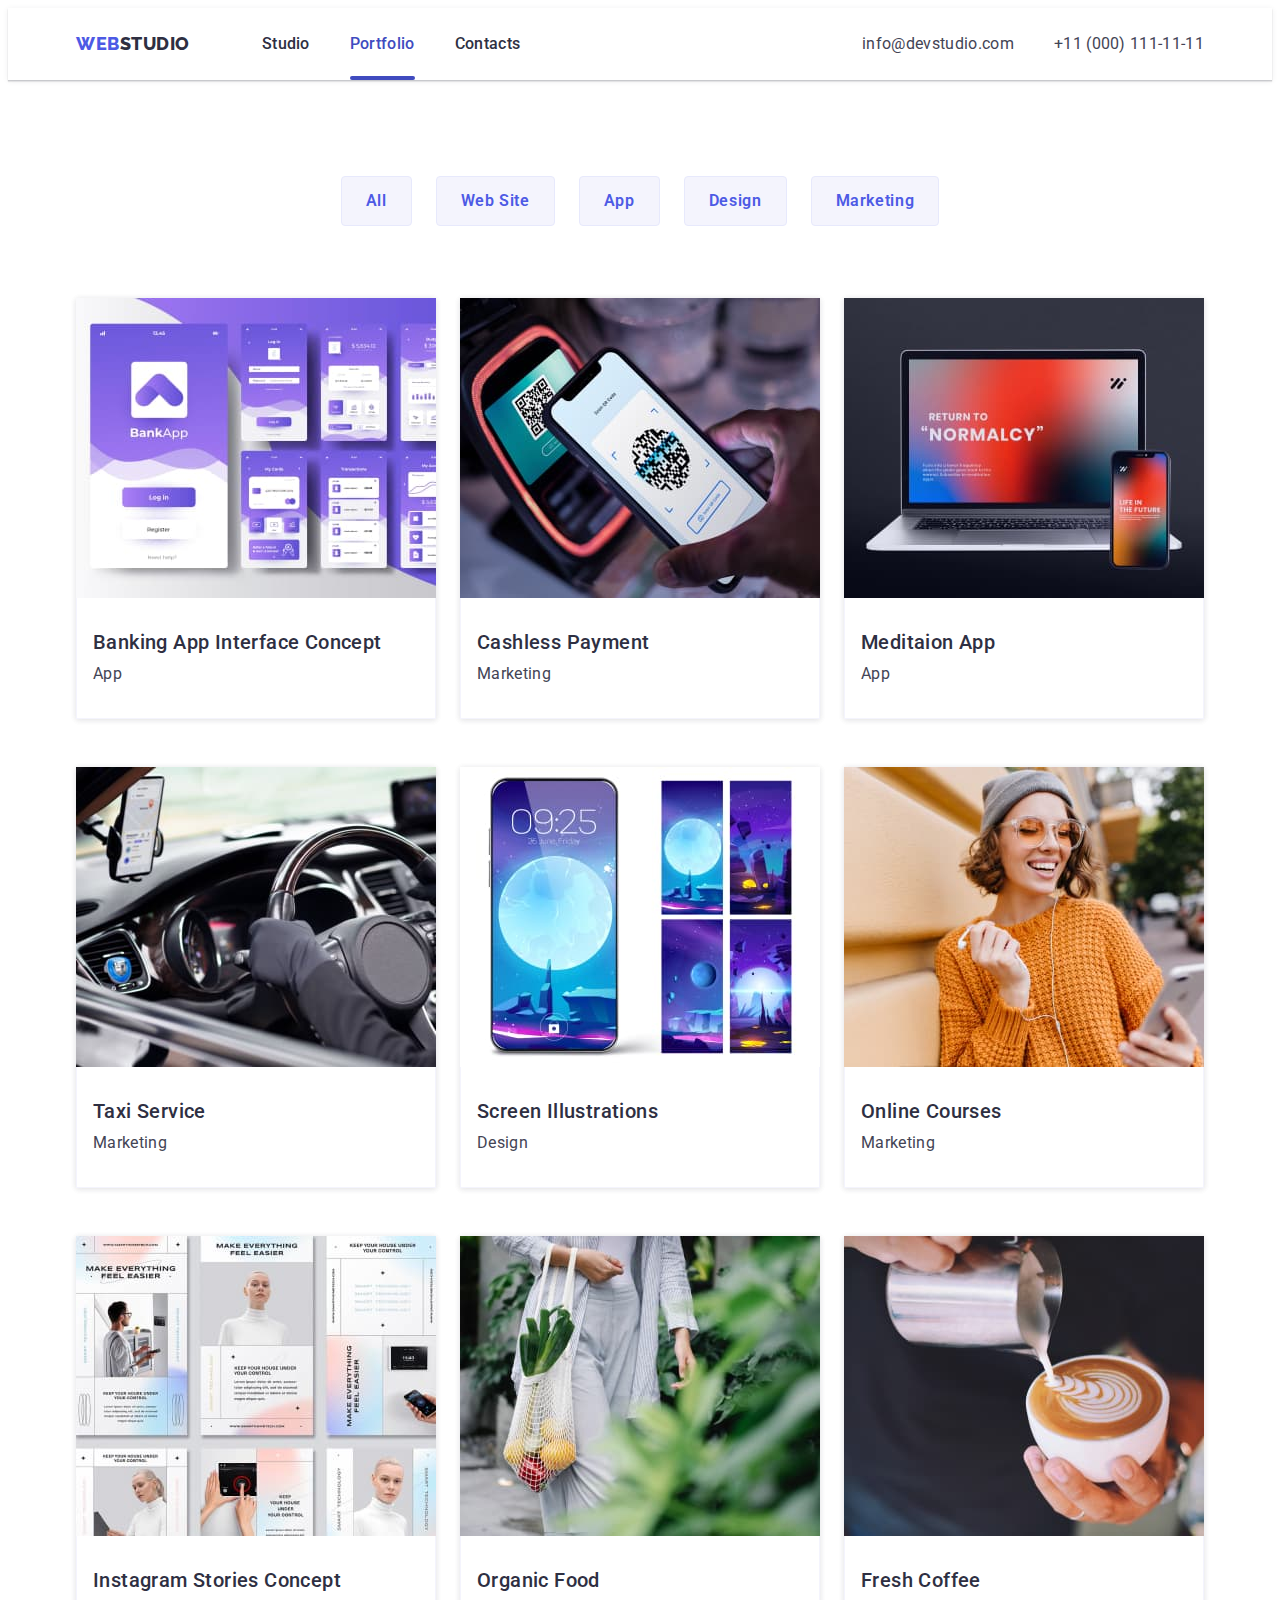
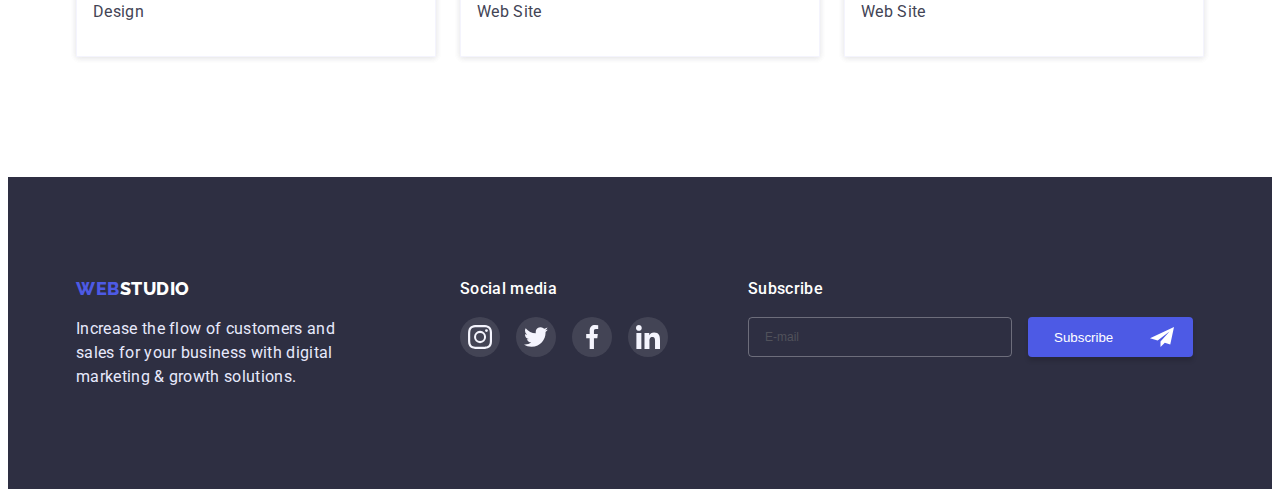
==== commit ec41c11d: "Update portfolio.html" ====
--- a/portfolio.html
+++ b/portfolio.html
@@ -179,7 +179,7 @@
                             Increase the flow of customers and sales for your business with digital marketing & growth solutions.
                         </p>
                     </div>
-                            <div>
+                            <div class="social-div">
                                 <h3 class="social-title-footer">Social media</h3>
                                 <ul class="social-list-footer">
                                     <li class="social-item-footer"><a href="" class="social-link-footer">
@@ -198,29 +198,30 @@
                                             <use href="./images/icons.svg#icon-facebook-1"></use>
                                         </svg>
                                     </a></li>
-                                    
+                                
                                     <li class="social-item-footer"><a href="" class="social-link-footer">
                                         <svg class="sociel-icon-footer" width="24px" height="24px">
                                             <use href="./images/icons.svg#icon-linkedin-1"></use>
                                         </svg>
                                     </a></li>
-                                    
+                                
                                 </ul>
                             </div>
-                            <div>
-                                <p class="subscribe-title">Subscribe</p>
-                                <form class="subscribe-form">
-                                    <input 
-                                    type="text"
-                                    class="subscribe-input"
-                                    name="subscribe-email"
-                                    placeholder="E-mail">
-                                    <button type="submit" class="btn-subscribe">Subscribe <svg class="paper-plane-icon" width="24" height="24">
-                                        <use href="./images/icons.svg#icon-paper-plane"></use>
-                                    </svg></button>
-                                </form>
-                            </div>
-                        </section>
+                        
+                        <div class="subscribe-div">
+                            <p class="subscribe-title">Subscribe</p>
+                            <form class="subscribe-form">
+                                <input 
+                                type="text"
+                                class="subscribe-input"
+                                name="subscribe-email"
+                                placeholder="E-mail">
+                                <button type="submit" class="btn-subscribe">Subscribe <svg class="paper-plane-icon" width="24" height="24">
+                                    <use href="./images/icons.svg#icon-paper-plane"></use>
+                                </svg></button>
+                            </form>
+                        </div>
+                </div>
             </footer>
             </div>
         </body>
--- a/css/styles.css
+++ b/css/styles.css
@@ -153,7 +153,7 @@
     }
 .footer-container {
     display: flex;
-    gap: 120px;
+    
 
 }
 
@@ -210,6 +210,9 @@
 .social-icon-footer {
     fill: #F4F4FD;
 }
+.social-div {
+    margin-left: 120px;
+}
 
 .subscribe-title {
     font-weight: 500;
@@ -217,6 +220,11 @@
     line-height: 1.5;
     letter-spacing: 0.02em;
     color: var(--white-text);
+    margin-bottom: 16px;
+}
+
+.subscribe-div {
+    margin-left: 80px;
 }
 .subscribe-form {
     display: flex;
@@ -234,7 +242,6 @@
     border-color: transparent;
     transition: background-color 250ms cubic-bezier(0.4, 0, 0.2, 1);
     padding: 8px 64px 8px 24px;  
-    margin-top: 16px;
     box-shadow: 0px 4px 4px rgba(0, 0, 0, 0.15);
     cursor: pointer;
 }
@@ -249,6 +256,48 @@
     outline: transparent;
 }
 
+.subscribe-input {
+    height: 40px;
+    width: 264px;
+    font-weight: 400;
+    font-size: 12px;
+    line-height: 2em;
+    border-radius: 4px;
+    padding-top: 8px;
+    padding-left: 16px;
+    padding-bottom: 8px;
+    border: 1px solid rgba(255, 255, 255, 0.3);
+    background-color: transparent;
+    margin-right: 16px;
+    color: #ffffff;
+    transition: border-color 250ms cubic-bezier(0.4, 0, 0.2, 1);
+}
+
+.subscribe-input:hover {
+    border-color: #4D5AE5;
+}
+
+.subscribe-input:focus{
+    border-color: #4D5AE5;
+    outline: transparent;
+}
+
+.paper-plane-icon {
+    position: absolute;
+    transform: translateX(400%);
+    fill: #ffffff;
+}
+
+/* .subscribe {
+    font-weight: 500;
+    font-size: 16px;
+    line-height: 1.5;
+    letter-spacing: 0.02em;
+    color: var(--white-text);
+    text-align: center;
+    margin-bottom: 16px;
+    text-align: justify;
+}
 .subscribe-input {
     height: 40px;
     width: 264px;
@@ -265,49 +314,6 @@
     margin-right: 16px;
     color: #ffffff;
     transition: border-color 250ms cubic-bezier(0.4, 0, 0.2, 1);
-}
-
-.subscribe-input:hover {
-    border-color: #4D5AE5;
-}
-
-.subscribe-input:focus{
-    border-color: #4D5AE5;
-    outline: transparent;
-}
-
-.paper-plane-icon {
-    position: absolute;
-    transform: translateX(400%);
-    fill: #ffffff;
-}
-
-/* .subscribe {
-    font-weight: 500;
-    font-size: 16px;
-    line-height: 1.5;
-    letter-spacing: 0.02em;
-    color: var(--white-text);
-    text-align: center;
-    margin-bottom: 16px;
-    text-align: justify;
-}
-.subscribe-input {
-    height: 40px;
-    width: 264px;
-    font-weight: 400;
-    font-size: 12px;
-    line-height: 2em;
-    border-radius: 4px;
-    padding-top: 8px;
-    padding-left: 16px;
-    padding-bottom: 8px;
-    border: 1px solid rgba(255, 255, 255, 0.3);
-    background-color: transparent;
-    margin-top: 16px;
-    margin-right: 16px;
-    color: #ffffff;
-    transition: border-color 250ms cubic-bezier(0.4, 0, 0.2, 1);
 
 }
 
